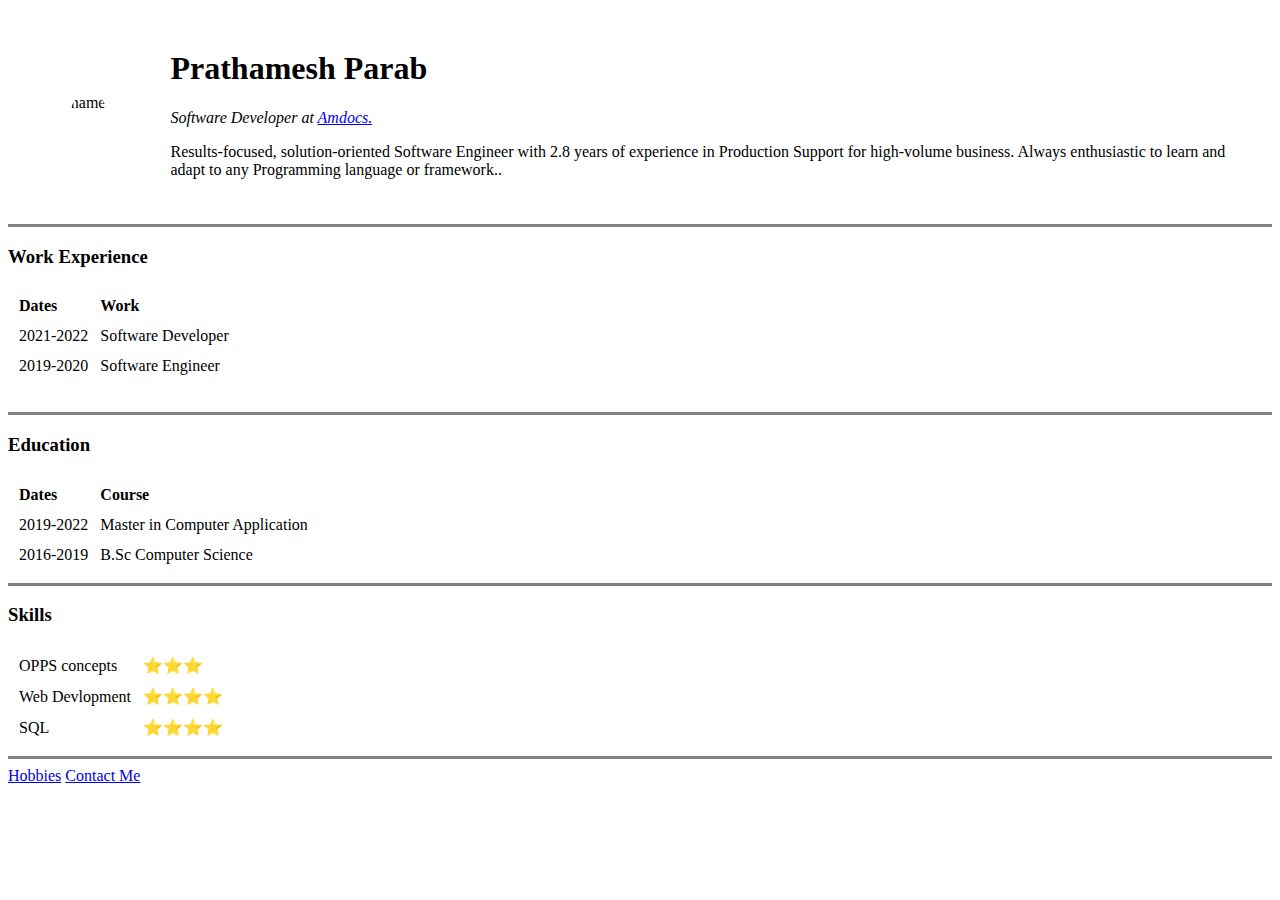
==== index.html @ 8116ab65 "Add files via upload" ====
<!DOCTYPE html>
<html lang="en">
  <head>
    <meta charset="UTF-8" />
    <title>Prathamesh's Personal Site</title>
    <link rel="stylesheet" href="style.css" />
  </head>
  <body>
    <table cellspacing="20">
      <tr>
        <td>
          <img src="images/profile_pic.jpg" alt="Prathamesh Image" />
        </td>
        <td>
          <h1>Prathamesh Parab</h1>
          <p>
            <em
              >Software Developer at
              <a href="https://www.amdocs.com/" target="_blank"
                ><stong>Amdocs.</stong></a
              ></em
            >
          </p>
          <p>
            Results-focused, solution-oriented Software Engineer with 2.8 years
            of experience in Production Support for high-volume business. Always
            enthusiastic to learn and adapt to any Programming language or
            framework..
          </p>
        </td>
      </tr>
    </table>
    <hr size="3" noshade />
    <h3>Work Experience</h3>
    <table cellspacing="10">
      <thead>
        <tr>
          <td><b>Dates</b></td>
          <td><b>Work</b></td>
        </tr>
      </thead>
      <tbody>
        <tr>
          <td>2021-2022</td>
          <td>Software Developer</td>
        </tr>
        <tr>
          <td>2019-2020</td>
          <td>Software Engineer</td>
        </tr>
      </tbody>
    </table>
    <br />
    <hr size="3" noshade />
    <h3>Education</h3>
    <table cellspacing="10">
      <thead>
        <tr>
          <td><b>Dates</b></td>
          <td><b>Course</b></td>
        </tr>
      </thead>
      <tbody>
        <tr>
          <td>2019-2022</td>
          <td>Master in Computer Application</td>
        </tr>
        <tr>
          <td>2016-2019</td>
          <td>B.Sc Computer Science</td>
        </tr>
      </tbody>
    </table>
    <hr size="3" noshade />
    <h3>Skills</h3>
    <table cellspacing="10">
      <tr>
        <td>OPPS concepts</td>
        <td>⭐⭐⭐</td>
      </tr>
      <tr>
        <td>Web Devlopment</td>
        <td>⭐⭐⭐⭐</td>
      </tr>
      <tr>
        <td>SQL</td>
        <td>⭐⭐⭐⭐</td>
      </tr>
    </table>
    <hr size="3" noshade />
    <a href="hobbies.html" target="_blank">Hobbies</a>
    <a href="contact-me.html" target="_blank">Contact Me</a>
  </body>
</html>
---- style.css ----
img {
	clip-path: circle();
	height: 300px;
	width: 300px;
	object-fit: cover;
}
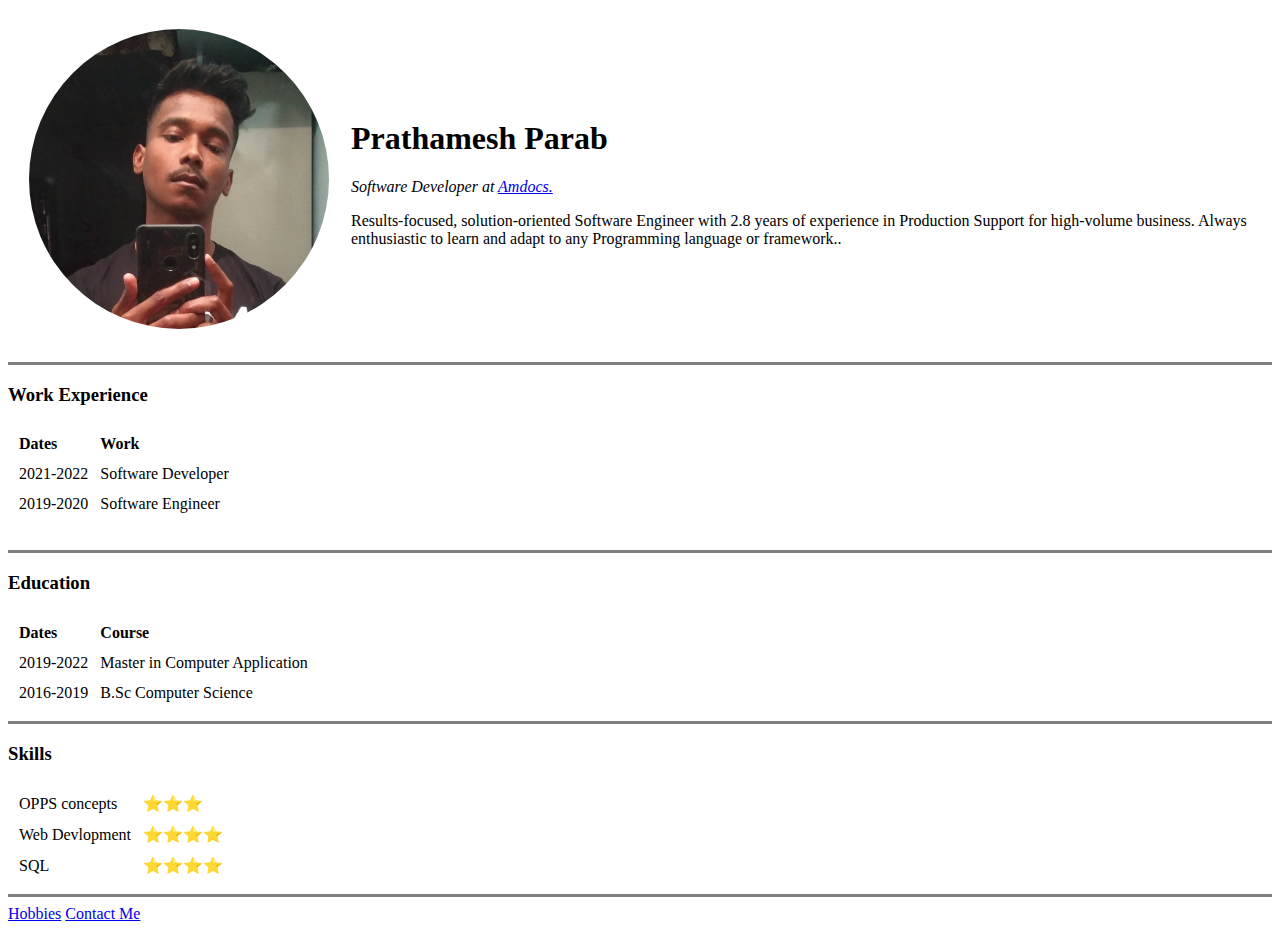
==== commit d11f3cf9: "Update index.html" ====
--- a/index.html
+++ b/index.html
@@ -9,7 +9,7 @@
     <table cellspacing="20">
       <tr>
         <td>
-          <img src="images/profile_pic.jpg" alt="Prathamesh Image" />
+          <img src="Images/profile_pic.jpg" alt="Prathamesh Image" />
         </td>
         <td>
           <h1>Prathamesh Parab</h1>
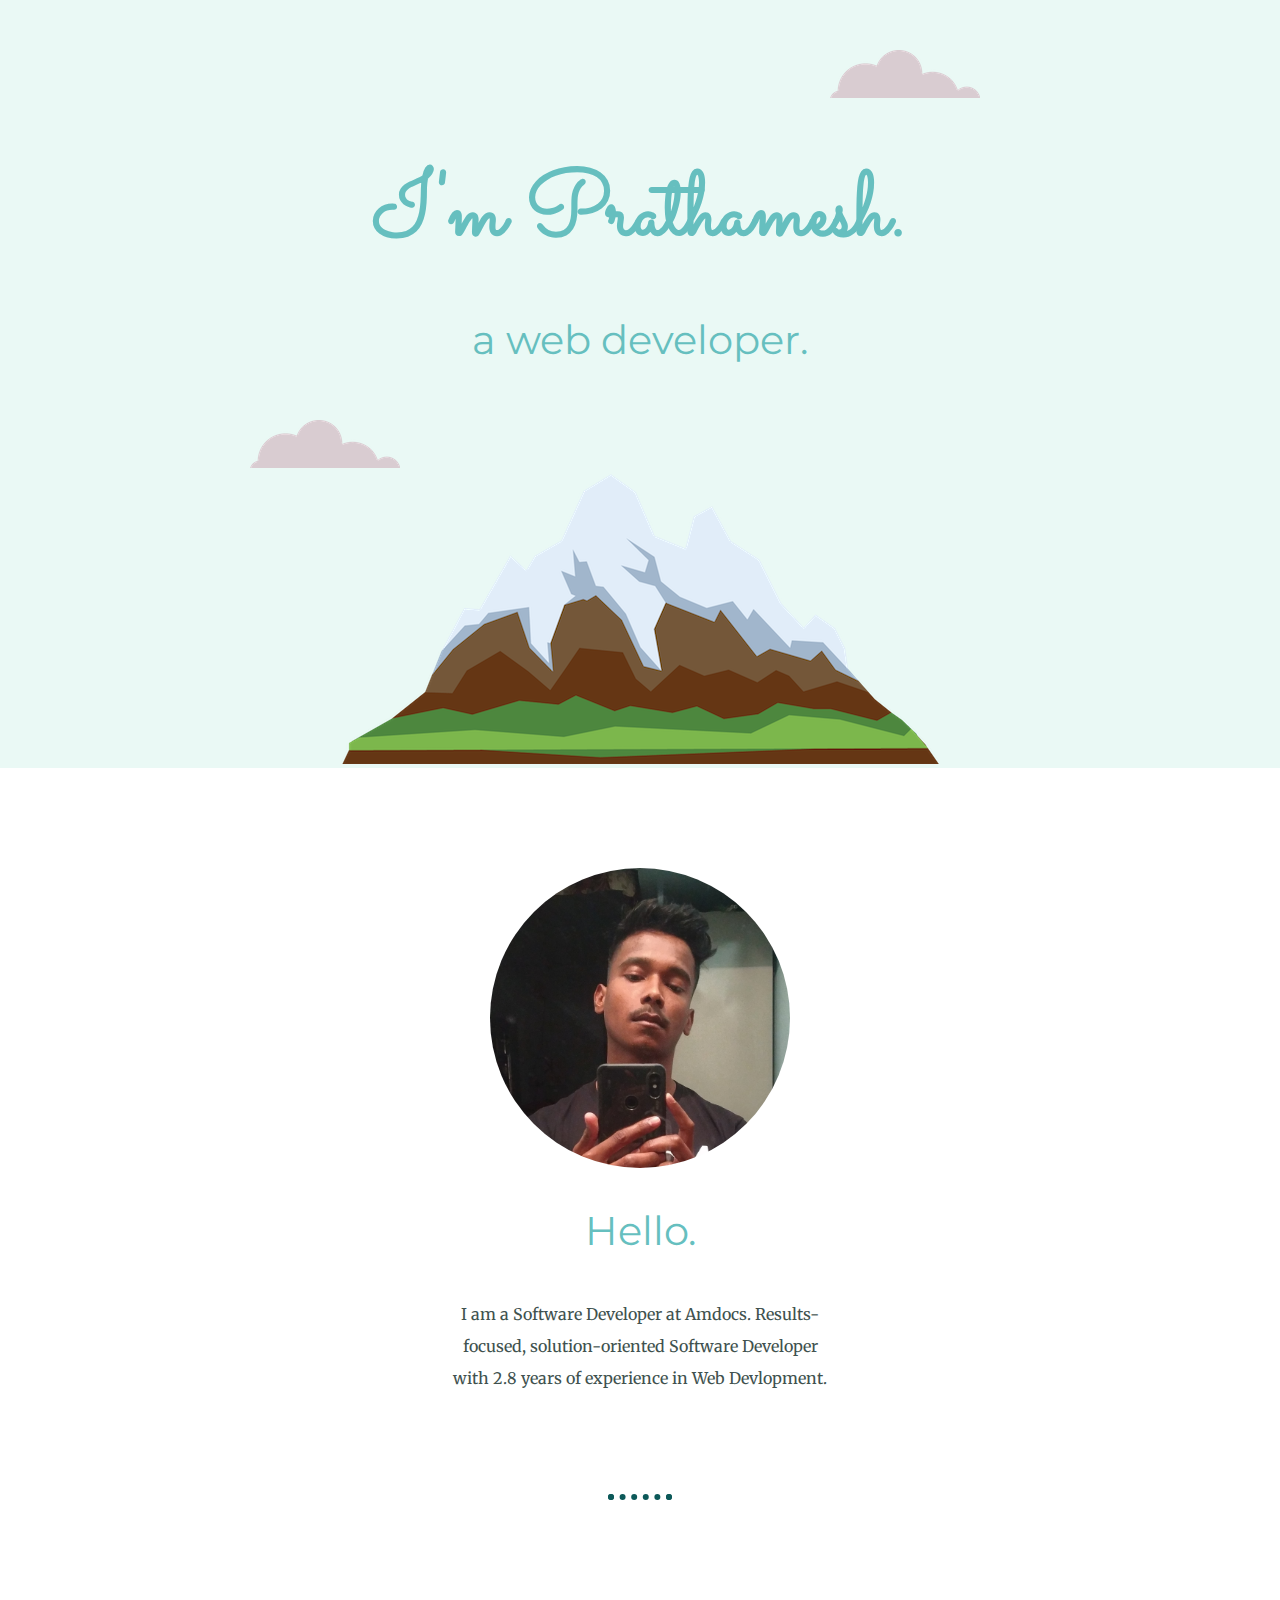
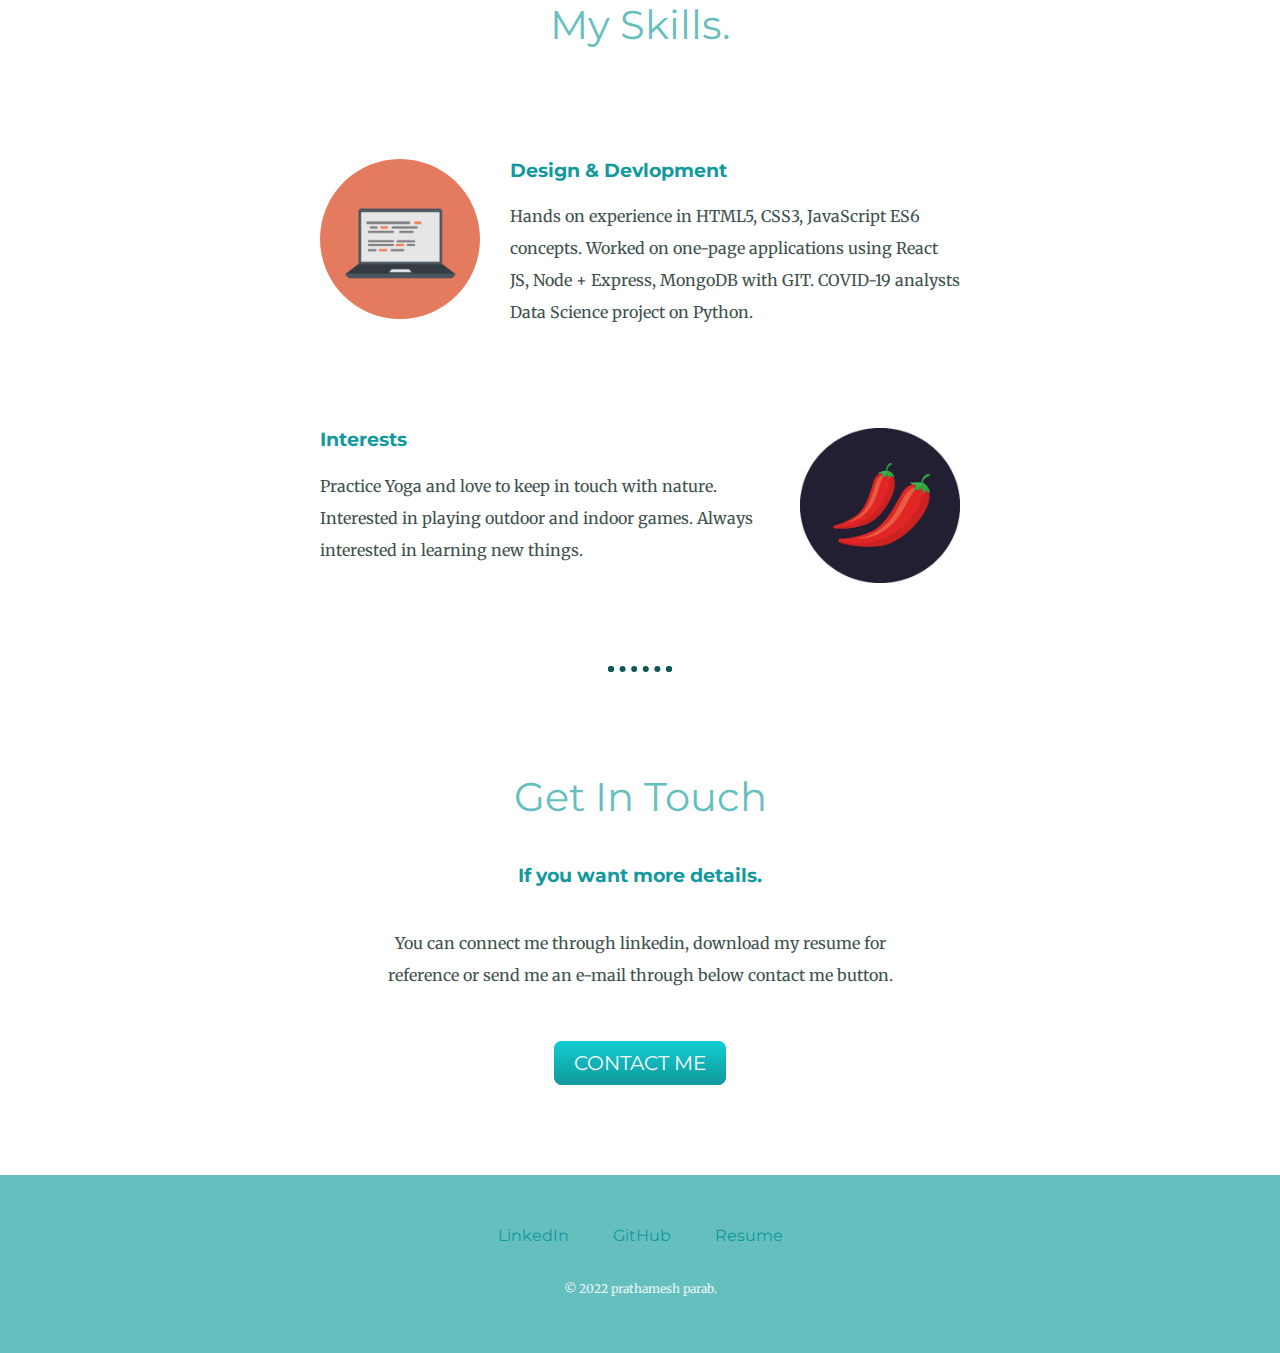
==== commit cc068202: "Add files via upload" ====
--- a/index.html
+++ b/index.html
@@ -2,93 +2,94 @@
 <html lang="en">
   <head>
     <meta charset="UTF-8" />
+    <link rel="preconnect" href="https://fonts.googleapis.com" />
+    <link rel="preconnect" href="https://fonts.gstatic.com" crossorigin />
+    <link
+      href="https://fonts.googleapis.com/css2?family=Merriweather&family=Montserrat&family=Sacramento&display=swap"
+      rel="stylesheet"
+    />
+    <link rel="stylesheet" href="css/styles.css" />
+    <link rel="icon" href="favicon.ico?v=2" />
     <title>Prathamesh's Personal Site</title>
-    <link rel="stylesheet" href="style.css" />
   </head>
   <body>
-    <table cellspacing="20">
-      <tr>
-        <td>
-          <img src="Images/profile_pic.jpg" alt="Prathamesh Image" />
-        </td>
-        <td>
-          <h1>Prathamesh Parab</h1>
+    <div class="top-container">
+      <img class="top-cloud" src="images/cloud.png" alt="" />
+      <h1>I'm Prathamesh.</h1>
+      <h2>a web developer.</h2>
+      <img class="bottom-cloud" src="images/cloud.png" alt="" />
+      <img class="mountain" src="images/mountain.png" alt="" />
+    </div>
+
+    <div class="middle-container">
+      <div class="profile">
+        <img class="profile_pic" src="images/profile_pic.jpg" alt="" />
+        <h2>Hello.</h2>
+        <p class="intro">
+          I am a Software Developer at Amdocs. Results-focused,
+          solution-oriented Software Developer with 2.8 years of experience in
+          Web Devlopment.
+        </p>
+      </div>
+      <hr />
+      <div class="skills">
+        <h2>My Skills.</h2>
+        <div class="skill-row">
+          <img class="computer-img" src="images/computer.png" alt="" />
+          <h3>Design & Devlopment</h3>
           <p>
-            <em
-              >Software Developer at
-              <a href="https://www.amdocs.com/" target="_blank"
-                ><stong>Amdocs.</stong></a
-              ></em
-            >
+            Hands on experience in HTML5, CSS3, JavaScript ES6 concepts. Worked
+            on one-page applications using React JS, Node + Express, MongoDB
+            with GIT. COVID-19 analysts Data Science project on Python.
           </p>
+        </div>
+        <div class="skill-row">
+          <img class="chilli-img" src="images/chillies.png" alt="" />
+          <h3>Interests</h3>
           <p>
-            Results-focused, solution-oriented Software Engineer with 2.8 years
-            of experience in Production Support for high-volume business. Always
-            enthusiastic to learn and adapt to any Programming language or
-            framework..
+            Practice Yoga and love to keep in touch with nature. Interested in
+            playing outdoor and indoor games. Always interested in learning new
+            things.
           </p>
-        </td>
-      </tr>
-    </table>
-    <hr size="3" noshade />
-    <h3>Work Experience</h3>
-    <table cellspacing="10">
-      <thead>
-        <tr>
-          <td><b>Dates</b></td>
-          <td><b>Work</b></td>
-        </tr>
-      </thead>
-      <tbody>
-        <tr>
-          <td>2021-2022</td>
-          <td>Software Developer</td>
-        </tr>
-        <tr>
-          <td>2019-2020</td>
-          <td>Software Engineer</td>
-        </tr>
-      </tbody>
-    </table>
-    <br />
-    <hr size="3" noshade />
-    <h3>Education</h3>
-    <table cellspacing="10">
-      <thead>
-        <tr>
-          <td><b>Dates</b></td>
-          <td><b>Course</b></td>
-        </tr>
-      </thead>
-      <tbody>
-        <tr>
-          <td>2019-2022</td>
-          <td>Master in Computer Application</td>
-        </tr>
-        <tr>
-          <td>2016-2019</td>
-          <td>B.Sc Computer Science</td>
-        </tr>
-      </tbody>
-    </table>
-    <hr size="3" noshade />
-    <h3>Skills</h3>
-    <table cellspacing="10">
-      <tr>
-        <td>OPPS concepts</td>
-        <td>⭐⭐⭐</td>
-      </tr>
-      <tr>
-        <td>Web Devlopment</td>
-        <td>⭐⭐⭐⭐</td>
-      </tr>
-      <tr>
-        <td>SQL</td>
-        <td>⭐⭐⭐⭐</td>
-      </tr>
-    </table>
-    <hr size="3" noshade />
-    <a href="hobbies.html" target="_blank">Hobbies</a>
-    <a href="contact-me.html" target="_blank">Contact Me</a>
+        </div>
+      </div>
+      <hr />
+      <div class="contact-me">
+        <h2>Get In Touch</h2>
+        <h3>If you want more details.</h3>
+        <p class="contact-message">
+          You can connect me through linkedin, download my resume for reference
+          or send me an e-mail through below contact me button.
+        </p>
+        <a
+          class="btn"
+          href="mailto:prathameshparab0089@email.com"
+          target="_blank"
+          >CONTACT ME</a
+        >
+      </div>
+    </div>
+
+    <div class="bottom-container">
+      <a
+        class="footer-link"
+        href="https://www.linkedin.com/in/prathamesh-parab-07bb1b156/"
+        target="_blank"
+        >LinkedIn</a
+      >
+      <a
+        class="footer-link"
+        href="https://github.com/Prathamesh-Parab?tab=repositories/"
+        target="_blank"
+        >GitHub</a
+      >
+      <a
+        class="footer-link"
+        href="https://drive.google.com/file/d/1D1zrcxcexqzA5kN2kkxZJxuZENHtrNjA/view?usp=sharing"
+        target="_blank"
+        >Resume</a
+      >
+      <p class="copyright">© 2022 prathamesh parab.</p>
+    </div>
   </body>
 </html>
--- a/css/styles.css
+++ b/css/styles.css
@@ -0,0 +1,144 @@
+body {
+	margin: 0;
+	text-align: center;
+	font-family: 'Merriweather', serif;
+	color: #40514E;
+}
+
+h1 {
+	font-size: 5.625rem;
+	margin : 50px auto 0 auto;
+	font-family: 'Sacramento', cursive;
+	color:#66BFBF;
+}
+
+h2 {
+	font-family: 'Montserrat', sans-serif;
+	font-size: 2.5rem;
+	color:#66BFBF;
+	font-weight: normal;
+	padding-bottom: 10px;
+}
+
+h3 {
+	font-family: 'Montserrat', sans-serif;
+	color:#11999E
+}
+
+p {
+	line-height: 2;
+}
+
+hr {
+	border: dotted #0c5959 6px;
+	border-bottom: none;
+	width: 4%;
+	margin: 100px auto;
+}
+
+a {
+	color: #11999A;
+	font-family: 'Montserrat', sans-serif;
+	margin: 10px 20px;
+	text-decoration: none;
+}
+
+a:hover {
+	color: #EAF6F6
+}
+
+.top-container {
+	background-color: #EAF9F5;
+	padding-top: 100px;
+	width: 100%;
+	position: relative;
+}
+
+.middle-container {
+	margin: 100px 0;
+}
+
+.bottom-container {
+	background-color: #66BFBF;
+	padding: 50px 0 20px;
+}
+
+.intro {
+	width: 30%;
+	margin: auto;
+}
+.top-cloud {
+	position: absolute;
+	right:300px;
+	top: 50px;
+}
+
+.bottom-cloud {
+	position: absolute;
+	bottom:300px;
+	left:250px;
+}
+
+.profile_pic {
+	width: 300px;
+	height: 300px;
+	object-fit: cover;
+	border-radius: 50%;
+}
+
+.skill-row {
+	width:50%;
+	margin: 100px auto;
+	text-align: left;
+}
+
+.computer-img {
+	width: 25%;
+	float: left;
+	margin-right: 30px;
+	border-radius: 50%;
+}
+
+.chilli-img {
+	width: 25%;
+	float: right;
+	margin-left: 30px;
+}
+
+.contact-message {
+	width: 40%;
+	margin: 40px auto 60px;
+}
+
+.btn {
+	background: #11CDD4;
+	background-image: -webkit-linear-gradient(top, #11CDD4, #11999A);
+	background-image: -moz-linear-gradient(top, #11CDD4, #11999A);
+	background-image: -ms-linear-gradient(top, #11CDD4, #11999A);
+	background-image: -o-linear-gradient(top, #11CDD4, #11999A);
+	background-image: linear-gradient(to bottom, #11CDD4, #11999A);
+	-webkit-border-radius: 8;
+	-moz-border-radius: 8;
+	border-radius: 8px;
+	font-family: 'Montserrat', sans-serif;
+	color: #ffffff;
+	font-size: 20px;
+	padding: 10px 20px 10px 20px;
+	text-decoration: none;
+  }
+  
+  .btn:hover {
+	background: #30e3cb;
+	background-image: -webkit-linear-gradient(top, #30e3cb, #2bc4ad);
+	background-image: -moz-linear-gradient(top, #30e3cb, #2bc4ad);
+	background-image: -ms-linear-gradient(top, #30e3cb, #2bc4ad);
+	background-image: -o-linear-gradient(top, #30e3cb, #2bc4ad);
+	background-image: linear-gradient(to bottom, #30e3cb, #2bc4ad);
+	text-decoration: none;
+  }
+
+  .copyright {
+	color: #EAF6F6;
+	font-size: 0.75rem;
+	padding: 20px 0;
+  }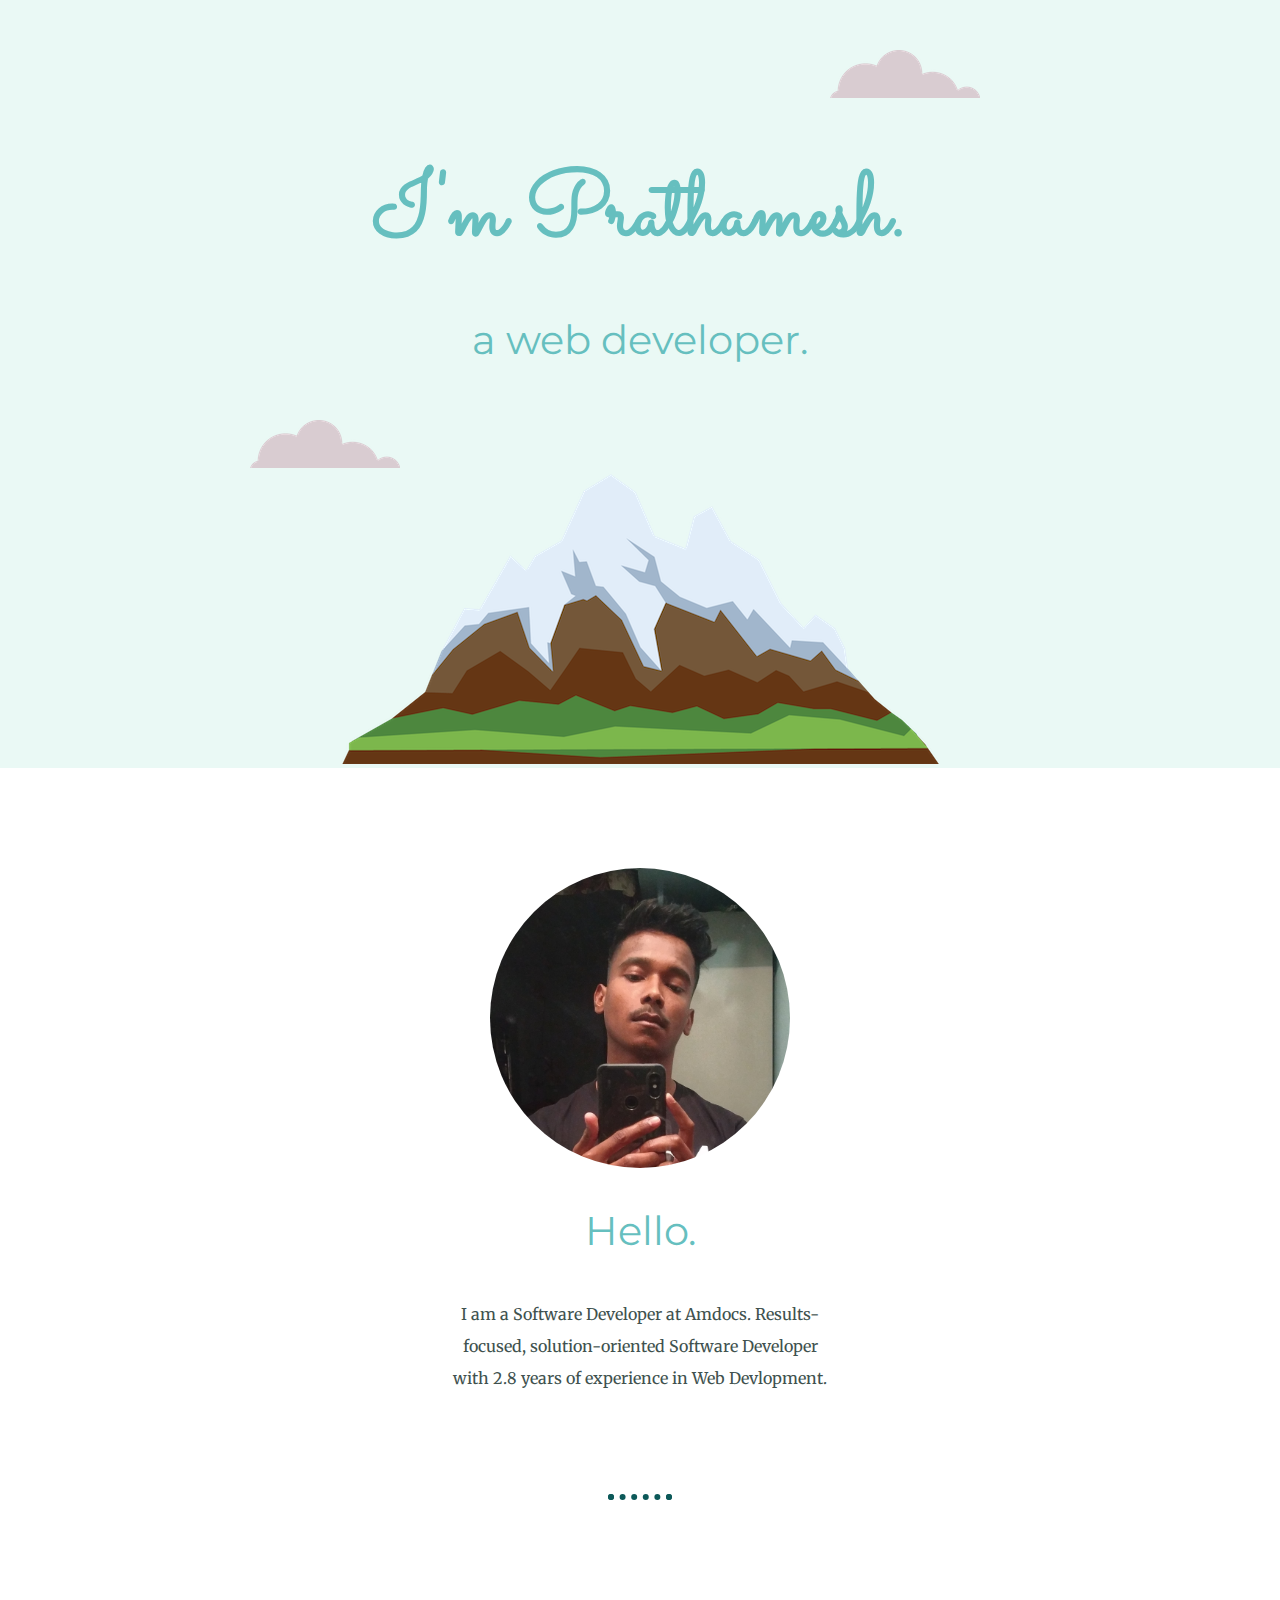
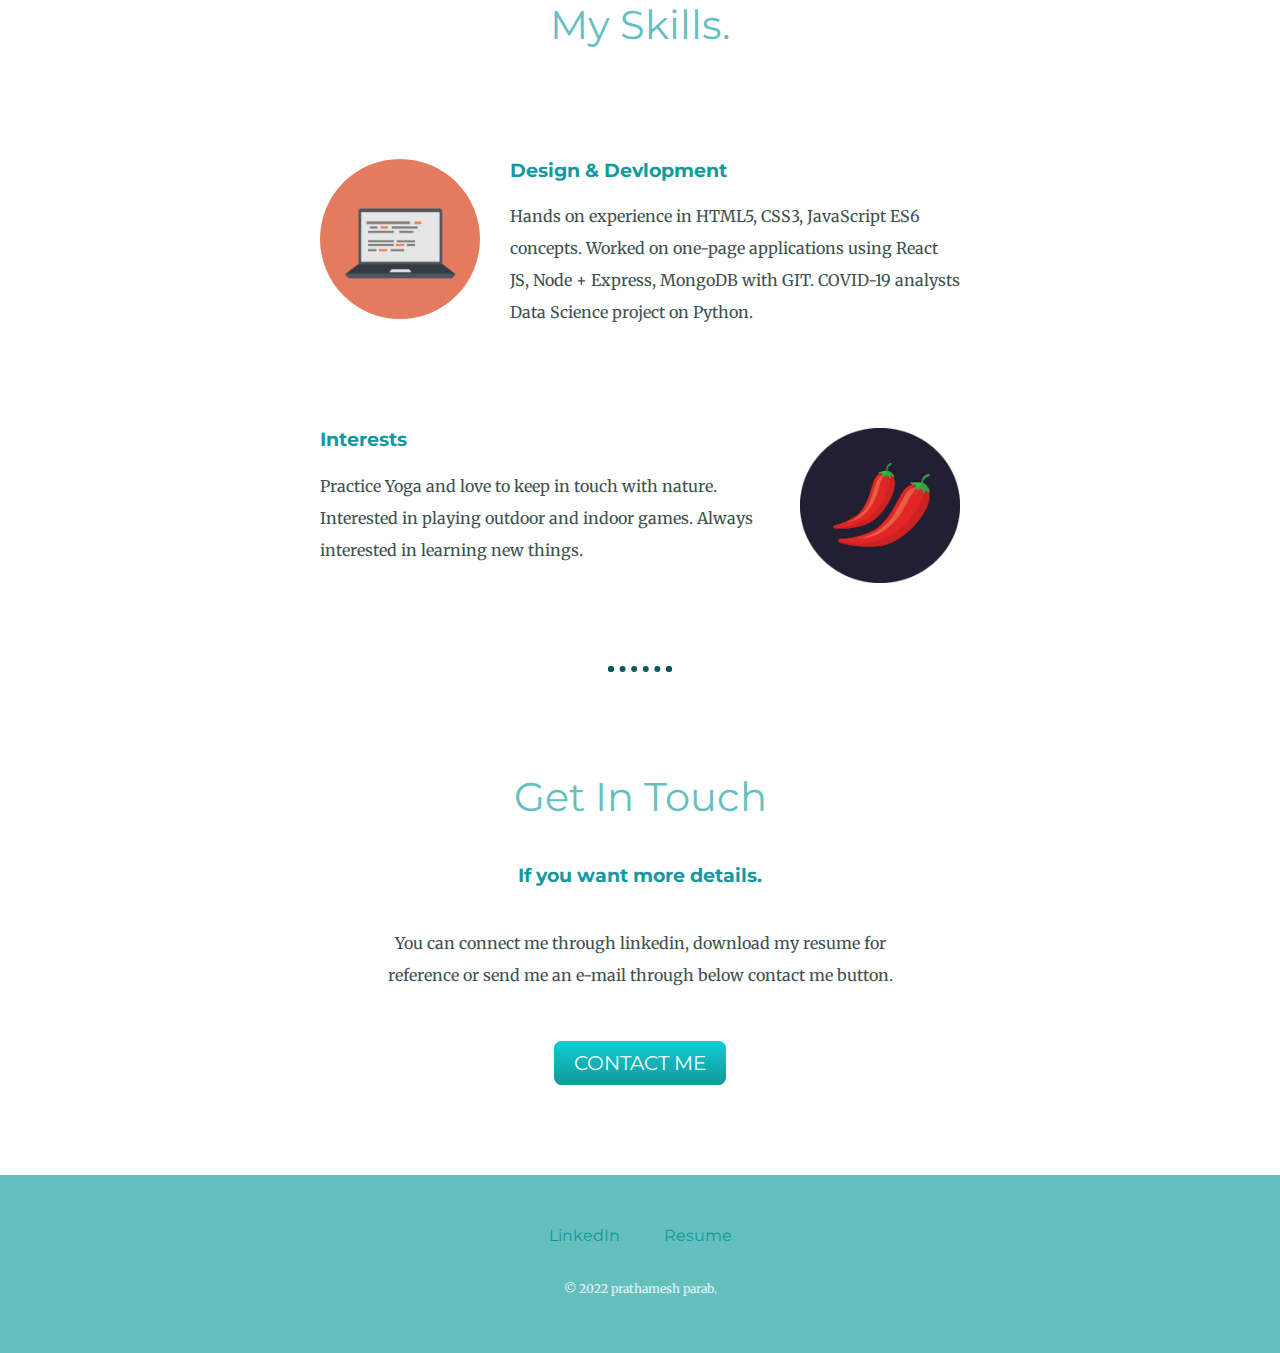
==== commit 243be507: "Update index.html" ====
--- a/index.html
+++ b/index.html
@@ -79,12 +79,6 @@
       >
       <a
         class="footer-link"
-        href="https://github.com/Prathamesh-Parab?tab=repositories/"
-        target="_blank"
-        >GitHub</a
-      >
-      <a
-        class="footer-link"
         href="https://drive.google.com/file/d/1D1zrcxcexqzA5kN2kkxZJxuZENHtrNjA/view?usp=sharing"
         target="_blank"
         >Resume</a
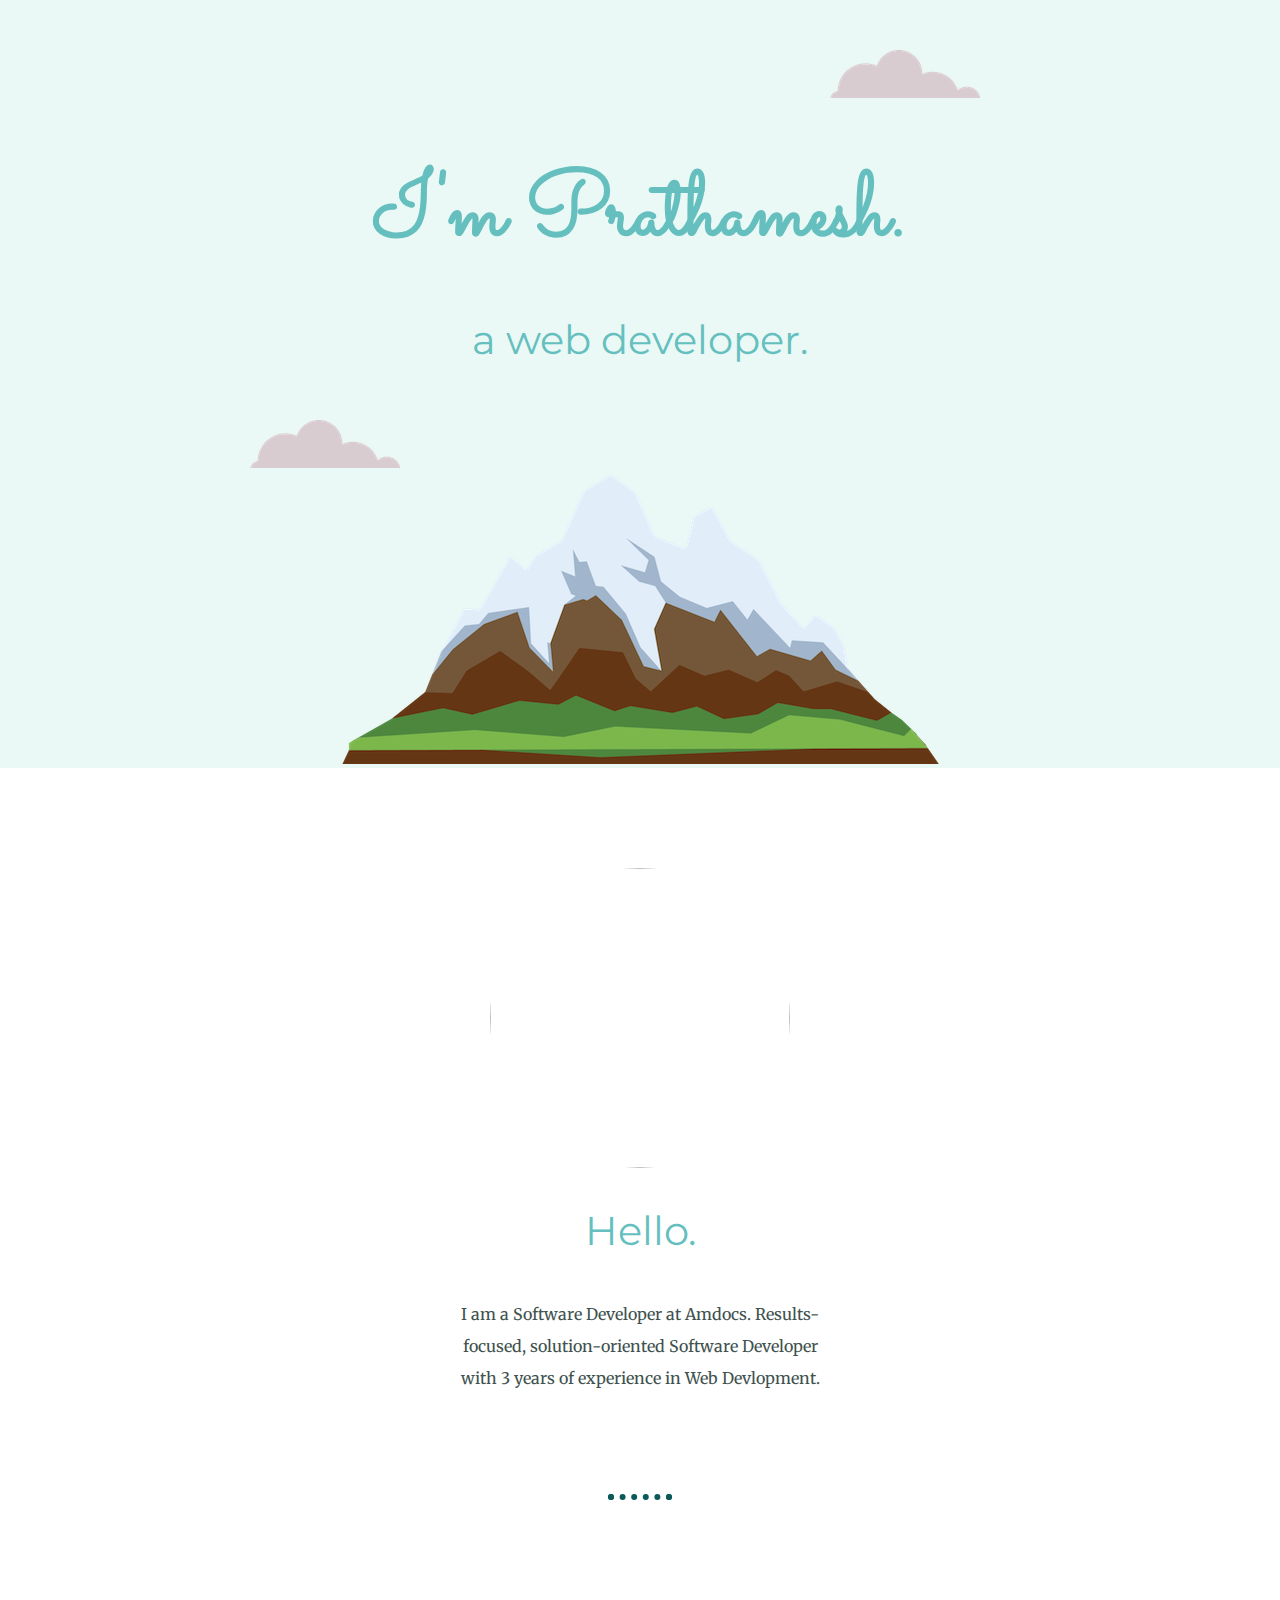
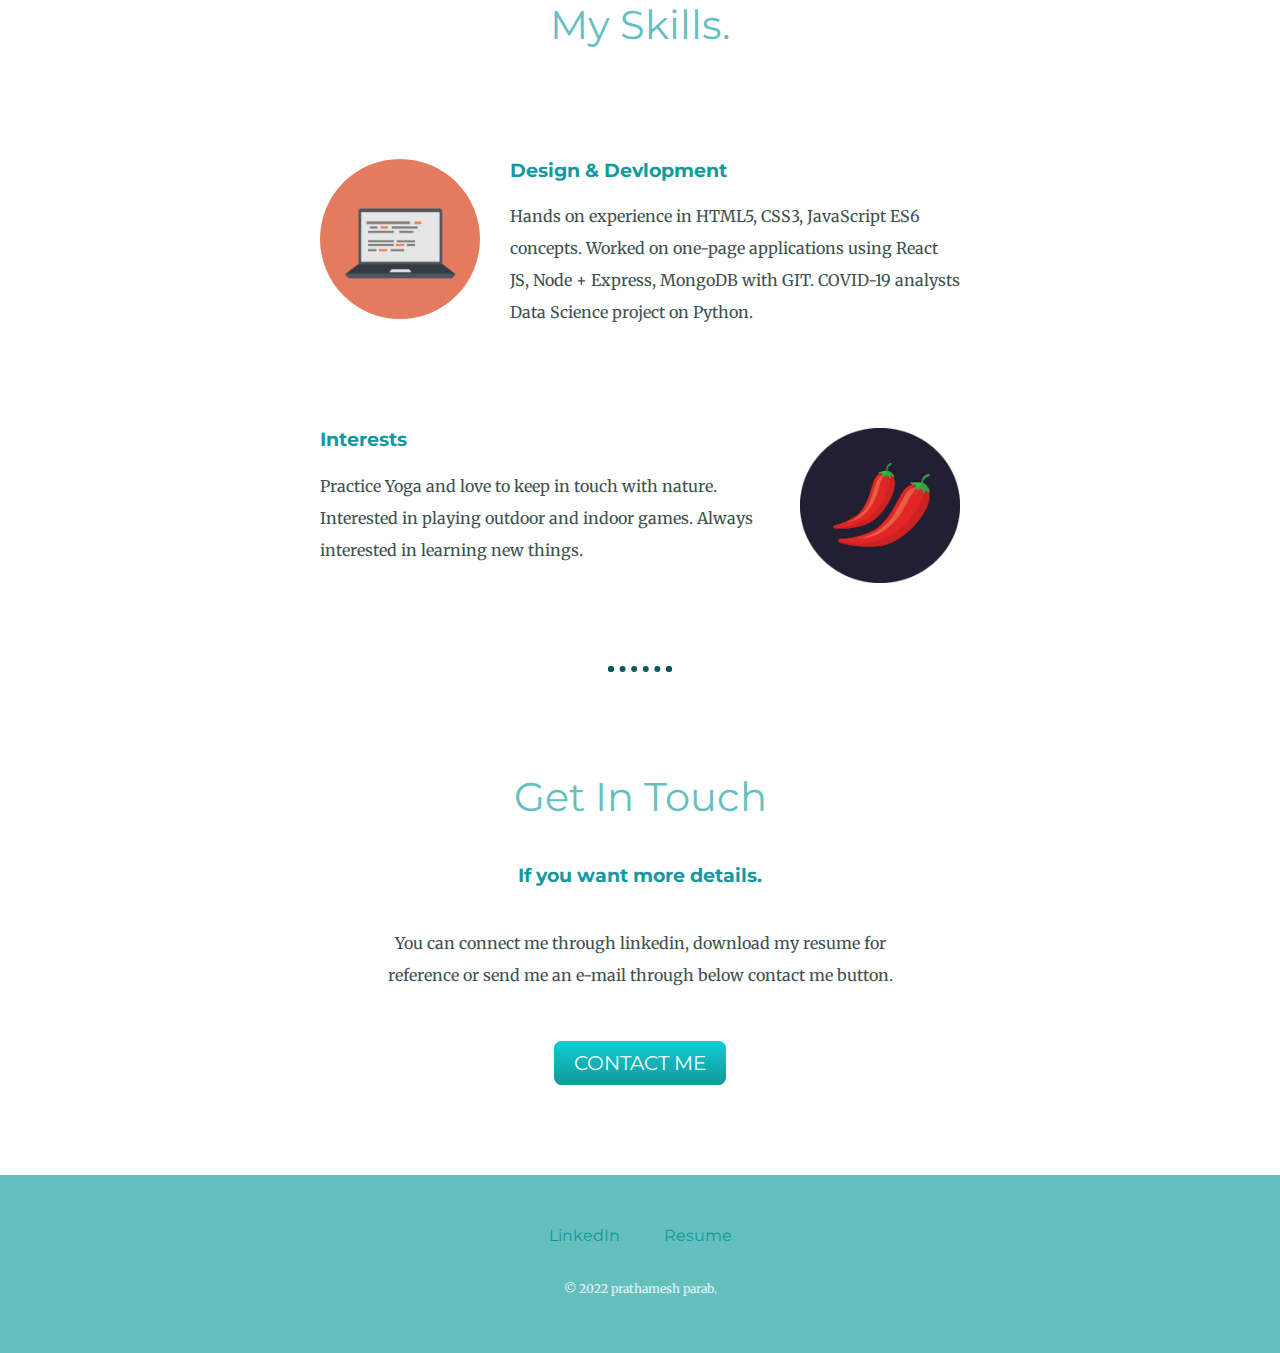
==== commit fe2aedfb: "Update index.html" ====
--- a/index.html
+++ b/index.html
@@ -27,7 +27,7 @@
         <h2>Hello.</h2>
         <p class="intro">
           I am a Software Developer at Amdocs. Results-focused,
-          solution-oriented Software Developer with 2.8 years of experience in
+          solution-oriented Software Developer with 3 years of experience in
           Web Devlopment.
         </p>
       </div>
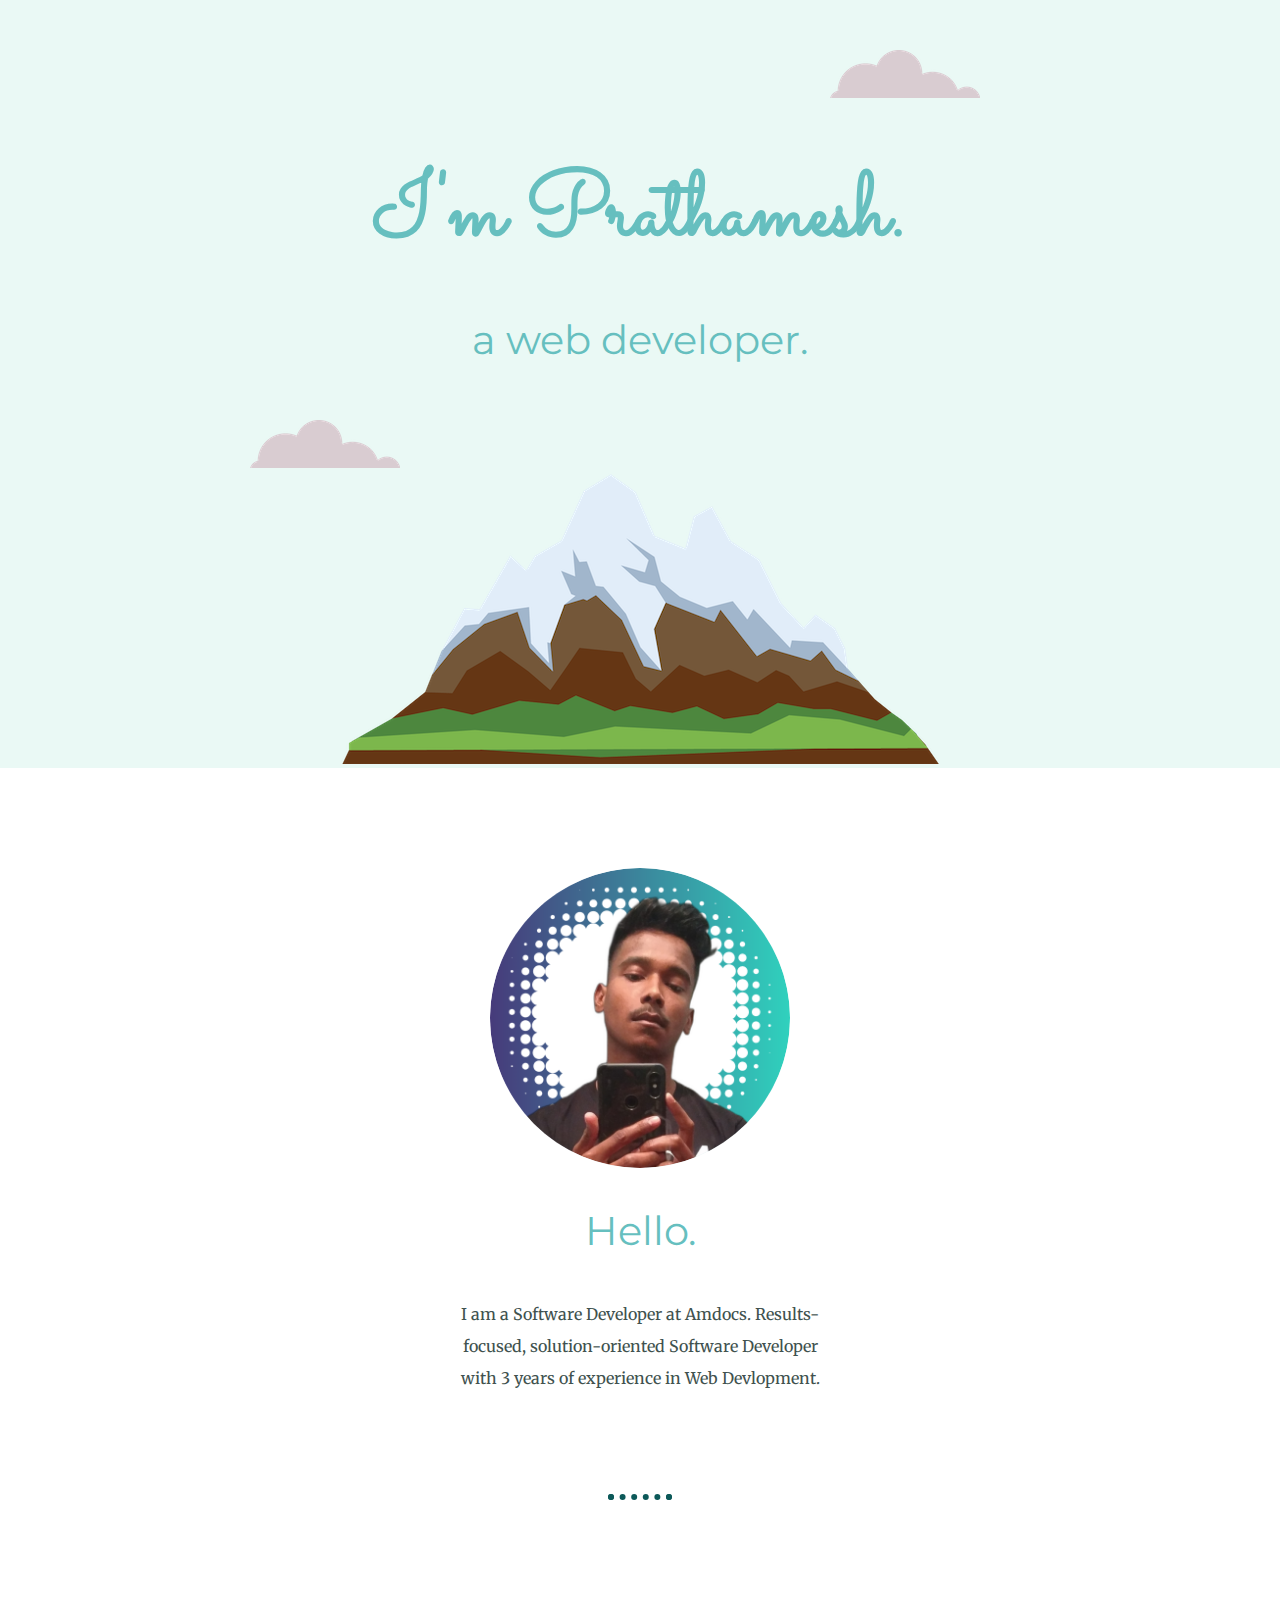
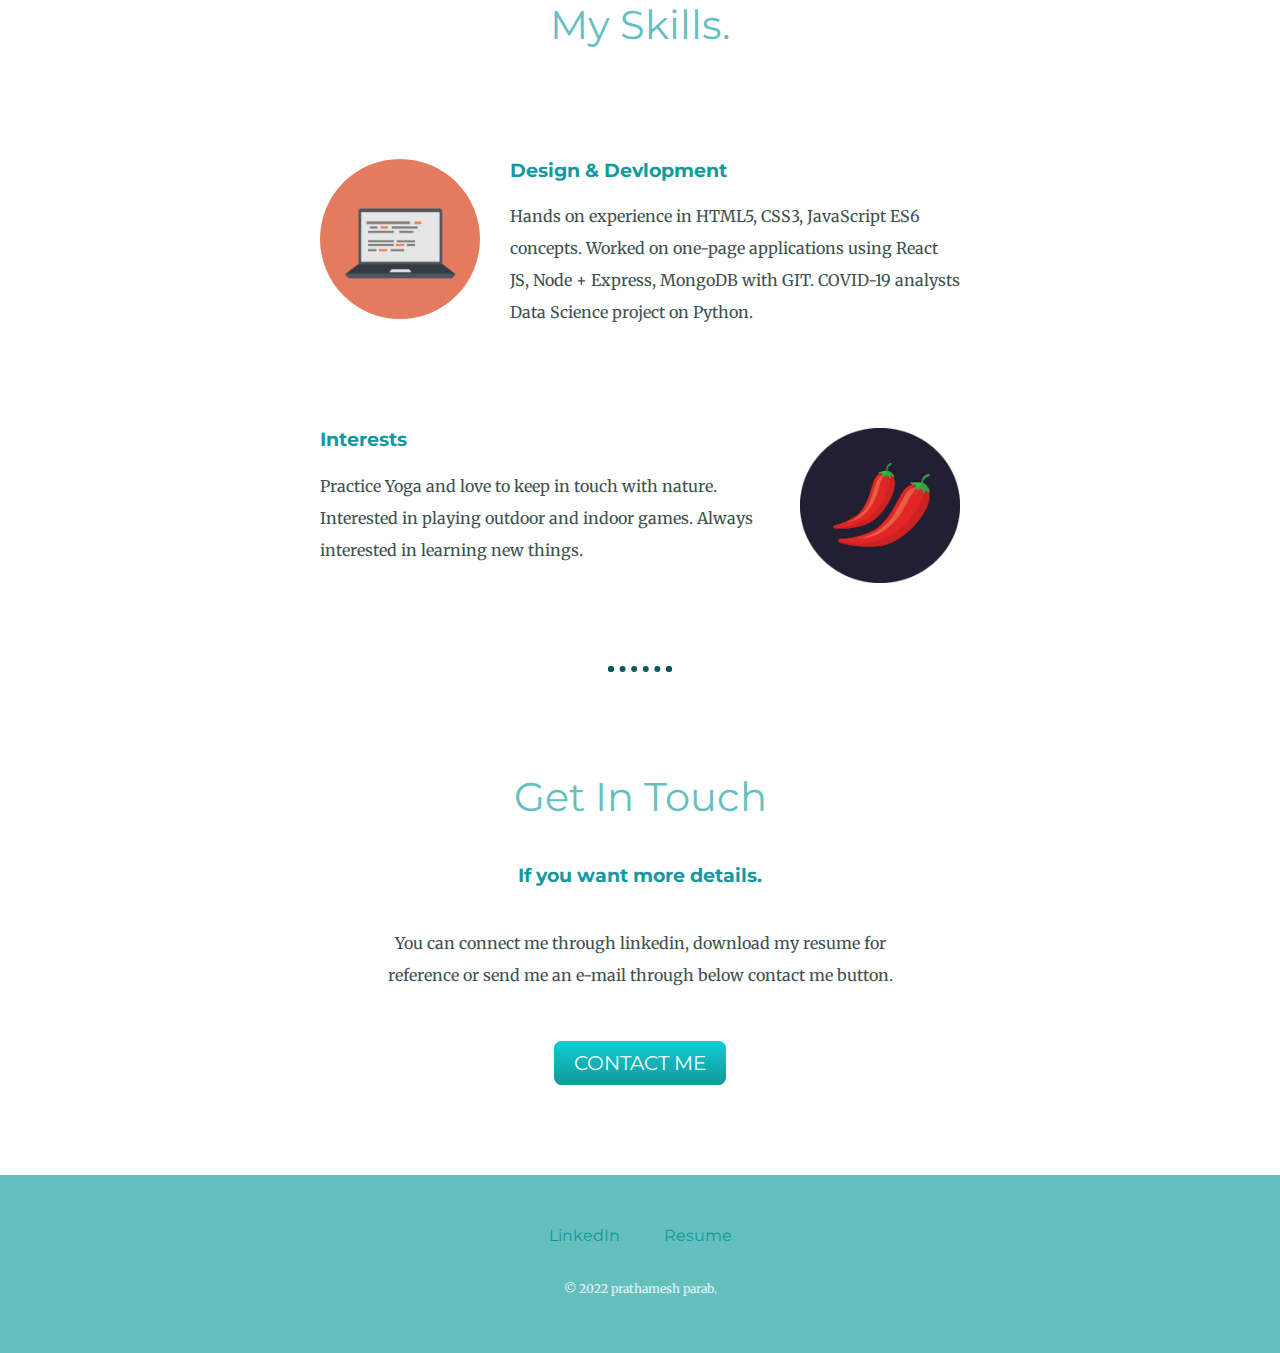
==== commit 634daea6: "Update index.html" ====
--- a/index.html
+++ b/index.html
@@ -23,7 +23,7 @@
 
     <div class="middle-container">
       <div class="profile">
-        <img class="profile_pic" src="images/profile_pic.jpg" alt="" />
+        <img class="profile_pic" src="images/profile-pic.png" alt="" />
         <h2>Hello.</h2>
         <p class="intro">
           I am a Software Developer at Amdocs. Results-focused,
